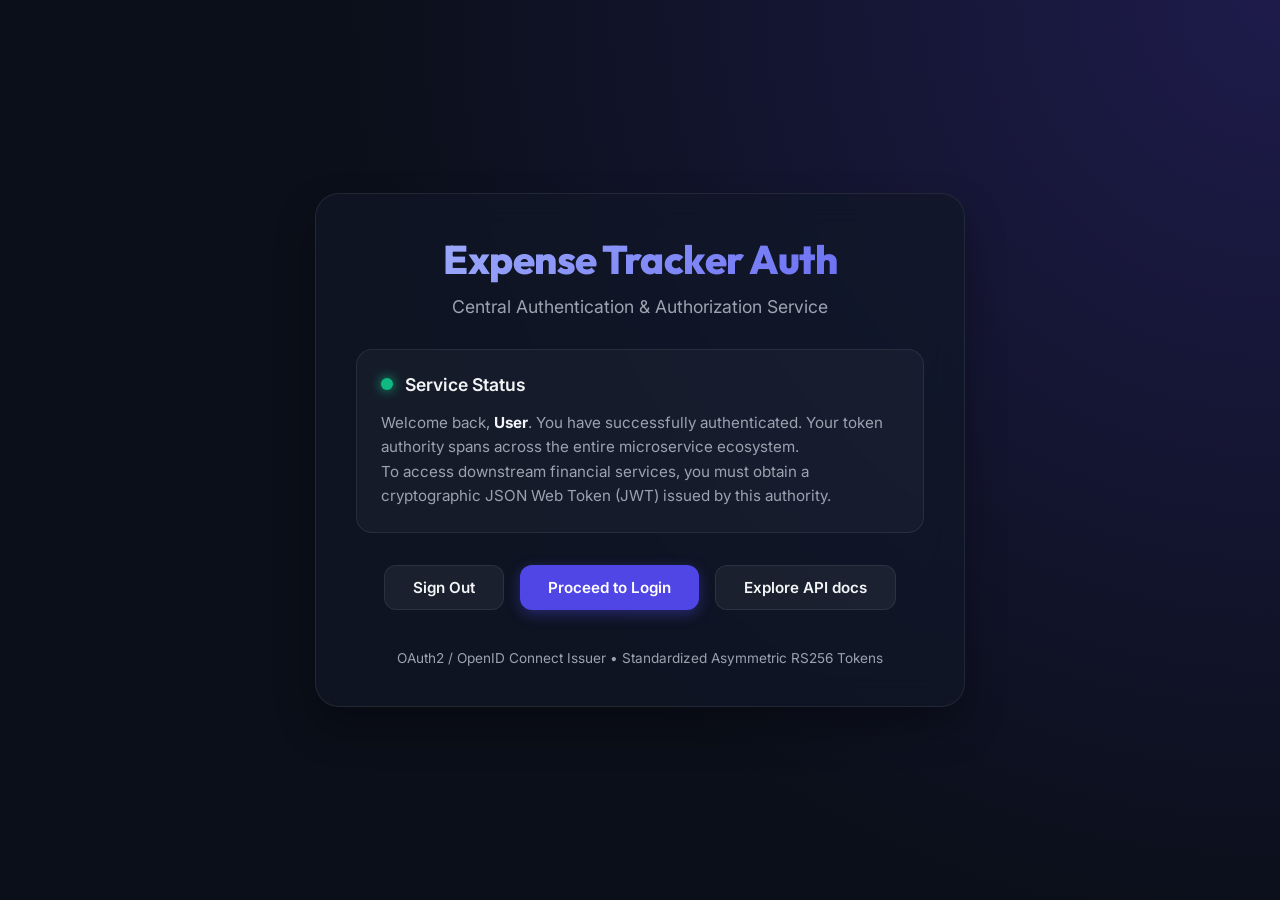
==== target/classes/templates/index.html @ 0cf5b8ae "Initial upload" ====
<!DOCTYPE html>
<html xmlns:th="http://www.thymeleaf.org">
<head>
    <meta charset="UTF-8">
    <meta name="viewport" content="width=device-width, initial-scale=1.0">
    <title>Expense Tracker Auth - Central Identity Service</title>
    <link href="https://fonts.googleapis.com/css2?family=Inter:wght@300;400;500;600;700&family=Outfit:wght@400;600;700;800&display=swap" rel="stylesheet">
    <style>
        :root {
            --bg-color: #0b0f19;
            --card-bg: rgba(17, 24, 39, 0.7);
            --border-color: rgba(255, 255, 255, 0.08);
            --primary: #4f46e5;
            --primary-hover: #4338ca;
            --text-color: #f3f4f6;
            --text-muted: #9ca3af;
            --success: #10b981;
        }

        * {
            box-sizing: border-box;
            margin: 0;
            padding: 0;
        }

        body {
            font-family: 'Inter', sans-serif;
            background: radial-gradient(circle at top right, #1e1b4b, var(--bg-color) 60%);
            color: var(--text-color);
            min-height: 100vh;
            display: flex;
            flex-direction: column;
            align-items: center;
            justify-content: center;
            overflow-x: hidden;
            padding: 20px;
        }

        .container {
            width: 100%;
            max-width: 650px;
            background: var(--card-bg);
            backdrop-filter: blur(16px);
            border: 1px solid var(--border-color);
            border-radius: 24px;
            padding: 40px;
            box-shadow: 0 20px 40px rgba(0, 0, 0, 0.3);
            text-align: center;
            animation: fadeIn 0.8s cubic-bezier(0.16, 1, 0.3, 1) forwards;
        }

        @keyframes fadeIn {
            from { opacity: 0; transform: translateY(20px); }
            to { opacity: 1; transform: translateY(0); }
        }

        h1 {
            font-family: 'Outfit', sans-serif;
            font-size: 2.5rem;
            font-weight: 800;
            background: linear-gradient(135deg, #a5b4fc, #6366f1);
            -webkit-background-clip: text;
            -webkit-text-fill-color: transparent;
            margin-bottom: 12px;
            letter-spacing: -0.5px;
        }

        p.subtitle {
            color: var(--text-muted);
            font-size: 1.1rem;
            margin-bottom: 32px;
        }

        .status-card {
            background: rgba(255, 255, 255, 0.03);
            border: 1px solid var(--border-color);
            border-radius: 16px;
            padding: 24px;
            margin-bottom: 32px;
            text-align: left;
        }

        .status-header {
            display: flex;
            align-items: center;
            gap: 12px;
            margin-bottom: 16px;
        }

        .pulse-indicator {
            width: 12px;
            height: 12px;
            border-radius: 50%;
            background: var(--success);
            box-shadow: 0 0 12px var(--success);
            animation: pulse 2s infinite;
        }

        @keyframes pulse {
            0% { transform: scale(0.95); box-shadow: 0 0 0 0 rgba(16, 185, 129, 0.7); }
            70% { transform: scale(1); box-shadow: 0 0 0 10px rgba(16, 185, 129, 0); }
            100% { transform: scale(0.95); box-shadow: 0 0 0 0 rgba(16, 185, 129, 0); }
        }

        .status-title {
            font-weight: 600;
            font-size: 1.1rem;
        }

        .user-details {
            font-size: 0.95rem;
            color: var(--text-muted);
            line-height: 1.6;
        }

        .user-details strong {
            color: var(--text-color);
        }

        .actions {
            display: flex;
            gap: 16px;
            justify-content: center;
            flex-wrap: wrap;
        }

        .btn {
            font-family: 'Inter', sans-serif;
            font-weight: 600;
            font-size: 0.95rem;
            padding: 12px 28px;
            border-radius: 12px;
            border: none;
            cursor: pointer;
            text-decoration: none;
            transition: all 0.2s ease;
            display: inline-flex;
            align-items: center;
            justify-content: center;
        }

        .btn-primary {
            background: var(--primary);
            color: #ffffff;
            box-shadow: 0 4px 14px rgba(79, 70, 229, 0.4);
        }

        .btn-primary:hover {
            background: var(--primary-hover);
            transform: translateY(-2px);
        }

        .btn-secondary {
            background: rgba(255, 255, 255, 0.05);
            color: var(--text-color);
            border: 1px solid var(--border-color);
        }

        .btn-secondary:hover {
            background: rgba(255, 255, 255, 0.1);
            transform: translateY(-2px);
        }

        .footer {
            margin-top: 40px;
            font-size: 0.85rem;
            color: var(--text-muted);
        }
    </style>
</head>
<body>
    <div class="container">
        <h1>Expense Tracker Auth</h1>
        <p class="subtitle">Central Authentication & Authorization Service</p>

        <div class="status-card">
            <div class="status-header">
                <div class="pulse-indicator"></div>
                <div class="status-title" th:text="${authenticated} ? 'Authenticated Session Active' : 'Identity Provider Online'">Service Status</div>
            </div>
            <div class="user-details" th:if="${authenticated}">
                Welcome back, <strong th:text="${username}">User</strong>. You have successfully authenticated. Your token authority spans across the entire microservice ecosystem.
            </div>
            <div class="user-details" th:unless="${authenticated}">
                To access downstream financial services, you must obtain a cryptographic JSON Web Token (JWT) issued by this authority.
            </div>
        </div>

        <div class="actions">
            <a th:if="${authenticated}" href="/logout" class="btn btn-secondary">Sign Out</a>
            <a th:unless="${authenticated}" href="/login" class="btn btn-primary">Proceed to Login</a>
            <a href="/swagger-ui.html" class="btn btn-secondary">Explore API docs</a>
        </div>

        <div class="footer">
            OAuth2 / OpenID Connect Issuer • Standardized Asymmetric RS256 Tokens
        </div>
    </div>
</body>
</html>
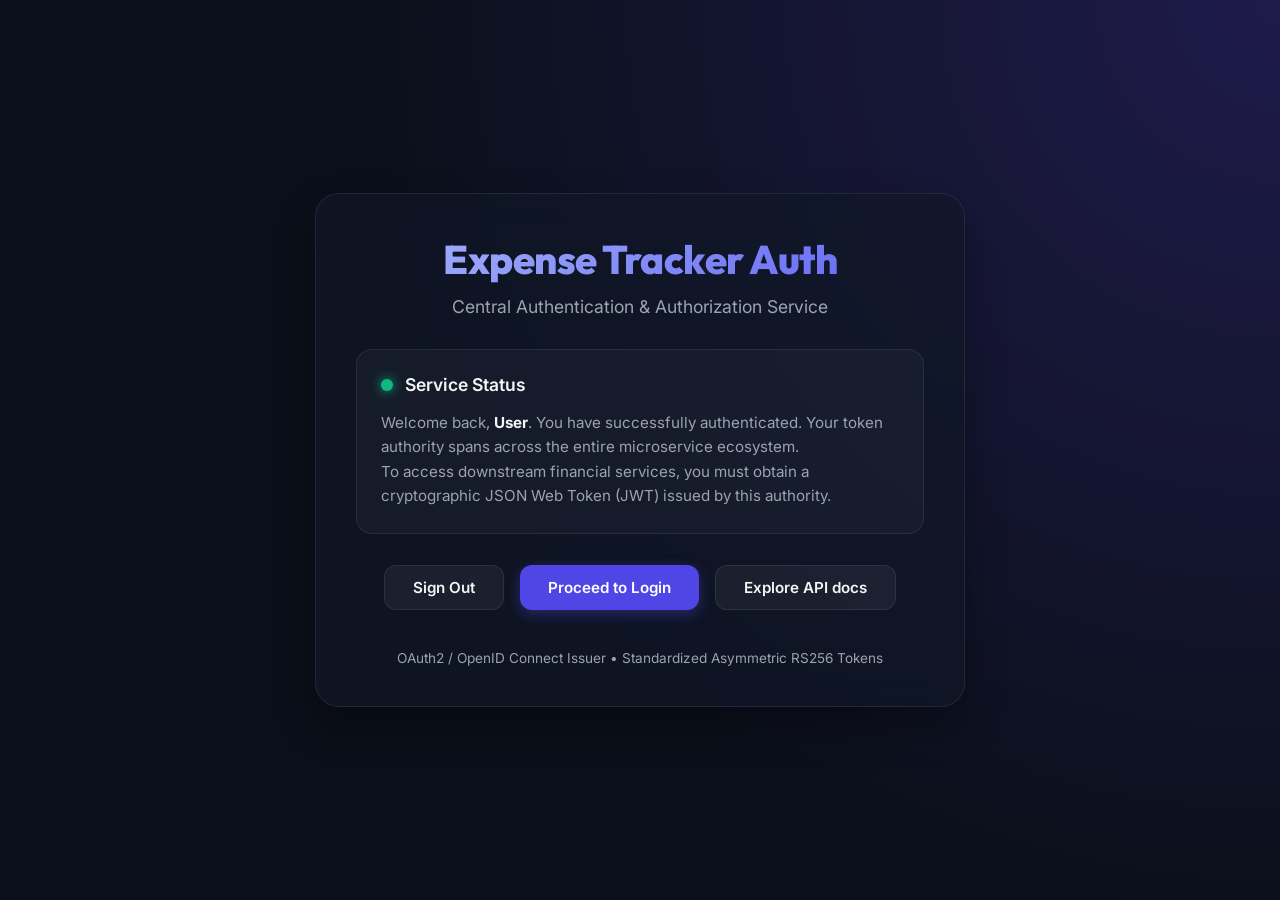
==== commit c2d79b5a: "feat(auth): harden security and require explicit profiles - require explicit dev/prod Spring profile" ====
--- a/target/classes/templates/index.html
+++ b/target/classes/templates/index.html
@@ -124,6 +124,10 @@
             flex-wrap: wrap;
         }
 
+        .logout-form {
+            display: inline-flex;
+        }
+
         .btn {
             font-family: 'Inter', sans-serif;
             font-weight: 600;
@@ -187,7 +191,10 @@
         </div>
 
         <div class="actions">
-            <a th:if="${authenticated}" href="/logout" class="btn btn-secondary">Sign Out</a>
+            <form th:if="${authenticated}" th:action="@{/logout}" method="post" class="logout-form">
+                <input type="hidden" th:name="${_csrf.parameterName}" th:value="${_csrf.token}">
+                <button type="submit" class="btn btn-secondary">Sign Out</button>
+            </form>
             <a th:unless="${authenticated}" href="/login" class="btn btn-primary">Proceed to Login</a>
             <a href="/swagger-ui.html" class="btn btn-secondary">Explore API docs</a>
         </div>
